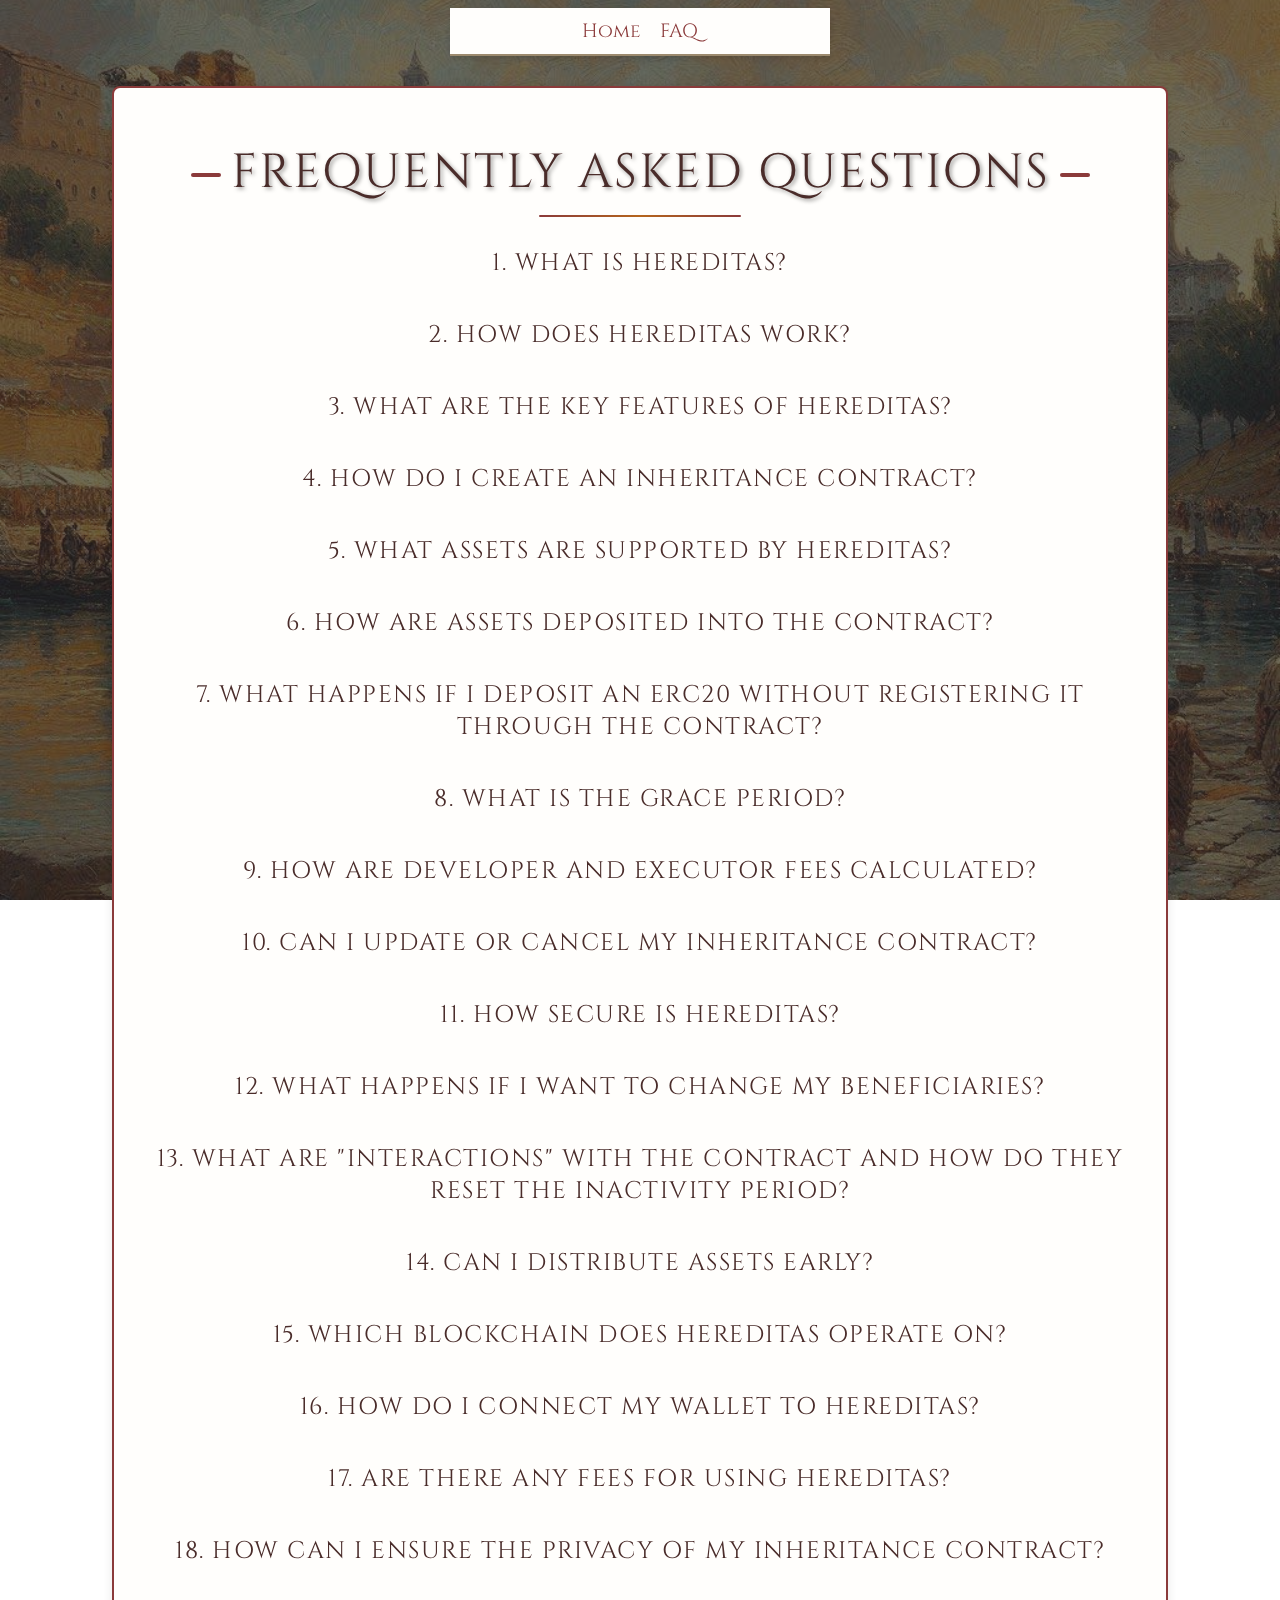
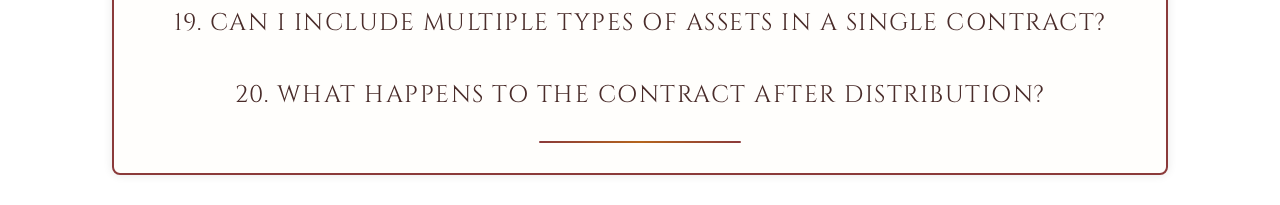
==== faq.html @ e7f72df7 "Create faq.html" ====
<!DOCTYPE html>
<html lang="en">
<head>
  <meta charset="UTF-8">
  <title>Hereditas Protocol FAQ</title>
  <link rel="stylesheet" href="styles.css">
  <meta name="viewport" content="width=device-width, initial-scale=1.0">
</head>
<body>

    <nav class="navbar">
        <a href="index.html" class="nav-link">Home</a>
        <a href="faq.html" class="nav-link">FAQ</a>
      </nav>
      
  <div class="container">
    <h1>Frequently Asked Questions</h1>
    
    <div class="divider"></div>
    
    <section class="faq-section">
      <h2 class="toggle-header">1. What is Hereditas?</h2>
      <div class="toggle-content">
        <p>Hereditas is a decentralized protocol designed to streamline and secure the process of digital asset inheritance on the blockchain. By leveraging smart contracts, Hereditas ensures that your digital assets, such as Ether (ETH) and ERC20 tokens, are distributed according to your wishes automatically upon predefined conditions, such as inactivity periods or specific triggers.</p>
      </div>
      
      <h2 class="toggle-header">2. How Does Hereditas Work?</h2>
      <div class="toggle-content">
        <p>Hereditas operates through <strong>Inheritance Contracts</strong>, which are smart contracts deployed on the blockchain. As the contract owner, you can:</p>
        <ul>
          <li><strong>Define Beneficiaries:</strong> Specify who will inherit your assets and their respective shares.</li>
          <li><strong>Set Inactivity and Grace Periods:</strong> Determine the duration of inactivity after which the inheritance process is initiated and an additional grace period during which only beneficiaries can act.</li>
          <li><strong>Deposit Assets:</strong> Transfer Ether (ETH) and ERC20 tokens into the contract to be distributed upon triggering conditions.</li>
          <li><strong>Manage Beneficiaries:</strong> Add or remove beneficiaries, with the contract automatically adjusting the shares of existing beneficiaries proportionally.</li>
          <li><strong>Distribute Assets:</strong> Upon meeting the conditions, assets are automatically distributed to beneficiaries, ensuring a transparent and tamper-proof process.</li>
        </ul>
      </div>
      
      <h2 class="toggle-header">3. What Are the Key Features of Hereditas?</h2>
      <div class="toggle-content">
        <ul>
          <li><strong>Automated Asset Distribution:</strong> Ensures timely and accurate distribution of digital assets without the need for intermediaries.</li>
          <li><strong>Customizable Conditions:</strong> Set specific inactivity periods and grace periods tailored to your needs.</li>
          <li><strong>Security:</strong> Utilizes OpenZeppelin’s ReentrancyGuard to protect against common smart contract vulnerabilities.</li>
          <li><strong>Flexibility:</strong> Supports both ETH and ERC20 tokens, allowing for a wide range of digital assets to be included.</li>
          <li><strong>Beneficiary Management:</strong> Easily add or remove beneficiaries, with automatic proportional adjustments to remaining beneficiaries' shares.</li>
          <li><strong>Developer Fee Structure:</strong> Incorporates a transparent fee system for developers involved in the asset distribution process.</li>
          <li><strong>Executor Fee:</strong> A 1% fee is applied at the point of asset distribution for executors who initiate the process after the grace period.</li>
        </ul>
      </div>
      
      <h2 class="toggle-header">4. How Do I Create an Inheritance Contract?</h2>
      <div class="toggle-content">
        <ol>
          <li><strong>Connect Your Wallet:</strong> Use a compatible Ethereum wallet (e.g., MetaMask) to connect to the Hereditas platform.</li>
          <li><strong>Fill Out the Form:</strong>
            <ul>
              <li><strong>Beneficiaries:</strong> Enter the addresses of your beneficiaries and allocate their respective shares.</li>
              <li><strong>Inactivity Period:</strong> Define the duration of inactivity after which the inheritance process begins.</li>
              <li><strong>Grace Period:</strong> Set an additional period during which only beneficiaries can initiate distribution.</li>
              <li><strong>Initial ETH Deposit (Optional):</strong> Specify an amount of ETH to be deposited into the contract initially.</li>
            </ul>
          </li>
          <li><strong>Submit the Contract:</strong> Confirm and deploy the contract. A developer fee will be deducted automatically from all ETH deposits.</li>
          <li><strong>Manage Your Contract:</strong> Once deployed, you can view, manage, and monitor your contract through the Hereditas dashboard.</li>
        </ol>
      </div>
      
      <h2 class="toggle-header">5. What Assets Are Supported by Hereditas?</h2>
      <div class="toggle-content">
        <p>Hereditas supports:</p>
        <ul>
          <li><strong>Ether (ETH):</strong> The native cryptocurrency of the Ethereum blockchain.</li>
          <li><strong>ERC20 Tokens:</strong> Any token compliant with the ERC20 standard, allowing for a diverse range of digital assets to be included in your inheritance contract.</li>
        </ul>
      </div>
      
      <h2 class="toggle-header">6. How Are Assets Deposited into the Contract?</h2>
      <div class="toggle-content">
        <p><strong>Ether (ETH):</strong> You can send ETH directly to the contract during creation or through subsequent deposits. <strong>All ETH deposits are charged a 0.1% developer fee.</strong></p>
        
        <p><strong>ERC20 Tokens:</strong></p>
        <ul>
          <li><strong>Initial Deposit:</strong> To enable asset distribution for a specific ERC20 token, you must deposit it <strong>through the contract at least once</strong>. This action allows the contract to distribute the asset to beneficiaries.</li>
          <li><strong>Subsequent Deposits:</strong> After the initial deposit, you can deposit ERC20 tokens <strong>directly to the contract’s address</strong> without incurring the developer fee. This method allows users to bypass the fee for future deposits of the same ERC20 token.</li>
        </ul>
      </div>
      
      <h2 class="toggle-header">7. What Happens If I Deposit an ERC20 Without Registering It Through the Contract?</h2>
      <div class="toggle-content">
        <p>If you deposit an ERC20 token directly to the contract’s address <strong>without registering it through the contract at least once</strong>, the assets <strong>will not be distributed</strong> to your beneficiaries. To ensure that your ERC20 tokens are eligible for distribution:</p>
        <ol>
          <li><strong>Register the Token:</strong>
            <p>Deposit the ERC20 token <strong>through the contract at least once</strong>. This action registers the token, enabling the contract to manage and distribute it to beneficiaries.</p>
          </li>
          <li><strong>Post-Registration Deposits:</strong>
            <p>After registering, you can deposit the same ERC20 token <strong>directly to the contract’s address</strong> in future transactions without paying the developer fee. These deposits will be eligible for distribution as registered assets.</p>
          </li>
        </ol>
        <p><strong>Note:</strong> If you accidentally deposit an ERC20 token directly without registering it first, you can still register the token by making a deposit through the contract afterward. Once registered, the previously deposited tokens can be distributed to beneficiaries.</p>
      </div>
      
      <h2 class="toggle-header">8. What Is the Grace Period?</h2>
      <div class="toggle-content">
        <p>The <strong>Grace Period</strong> is an additional timeframe following the inactivity period. During this period:</p>
        <ul>
          <li><strong>Beneficiaries:</strong> Only designated beneficiaries can initiate the distribution of assets.</li>
          <li><strong>Executors:</strong> After the grace period, executors (non-beneficiaries) can also trigger the distribution, subject to a <strong>1% executor fee</strong> deducted from all assets being distributed.</li>
        </ul>
      </div>
      
      <h2 class="toggle-header">9. How Are Developer and Executor Fees Calculated?</h2>
      <div class="toggle-content">
        <p>Hereditas incorporates a transparent fee structure:</p>
        <ul>
          <li><strong>Developer Fee:</strong> A <strong>0.1%</strong> fee is automatically deducted from <strong>all ETH deposits</strong> made through the contract. This fee supports the ongoing development and maintenance of the Hereditas protocol.</li>
          <li><strong>Executor Fee:</strong> A <strong>1%</strong> fee is applied at the point of asset distribution for executors who initiate the process after the grace period.</li>
        </ul>
        
        <p><strong>Additional Notes:</strong></p>
        <ul>
          <li><strong>ERC20 Deposits:</strong> The developer fee is only applicable during the <strong>initial deposit through the contract</strong> to register the ERC20 token. Subsequent direct deposits of the same ERC20 token to the contract’s address <strong>do not incur</strong> the developer fee.</li>
          <li><strong>Fee Transparency:</strong> All fees are automatically deducted during transactions, ensuring users are aware of the deductions without manual intervention.</li>
        </ul>
      </div>
      
      <h2 class="toggle-header">10. Can I Update or Cancel My Inheritance Contract?</h2>
      <div class="toggle-content">
        <p>Yes, as the contract owner, you have the authority to:</p>
        <ul>
          <li><strong>Add or Remove Beneficiaries:</strong> Modify the list of beneficiaries. When adding or removing beneficiaries, the contract automatically adjusts the shares of existing beneficiaries proportionally to maintain the total share distribution.</li>
          <li><strong>Update Periods:</strong> Change the inactivity and grace periods as needed.</li>
          <li><strong>Withdraw Assets:</strong> Before distribution, you can withdraw deposited assets from the contract.</li>
        </ul>
        <p><strong>Note:</strong> Once assets have been distributed (<code>isDistributed</code> flag is set to <code>TRUE</code>), certain actions, like modifying beneficiaries or withdrawing assets, are restricted to maintain the integrity of the distribution process.</p>
      </div>
      
      <h2 class="toggle-header">11. How Secure Is Hereditas?</h2>
      <div class="toggle-content">
        <p>Hereditas is built with security as a priority:</p>
        <ul>
          <li><strong>Smart Contract Audits:</strong> Utilizes well-audited OpenZeppelin contracts to prevent vulnerabilities.</li>
          <li><strong>Reentrancy Protection:</strong> Implements <code>ReentrancyGuard</code> to safeguard against reentrancy attacks.</li>
          <li><strong>Immutable Developer Address:</strong> Ensures that the developer fee recipient cannot be altered post-deployment.</li>
          <li><strong>Transparent Operations:</strong> All transactions and distributions are recorded on the blockchain, ensuring transparency and immutability.</li>
        </ul>
      </div>
      
      <h2 class="toggle-header">12. What Happens If I Want to Change My Beneficiaries?</h2>
      <div class="toggle-content">
        <p>While you <strong>cannot directly change</strong> the shares of existing beneficiaries, you can:</p>
        <ul>
          <li><strong>Add Beneficiaries:</strong> Introduce new beneficiaries and assign their shares. The contract will automatically adjust the shares of existing beneficiaries proportionally to accommodate the new allocation.</li>
          <li><strong>Remove Beneficiaries:</strong> Eliminate existing beneficiaries from the contract. The contract will automatically redistribute their shares proportionally among the remaining beneficiaries.</li>
        </ul>
        <p><strong>Note:</strong> The total shares must always sum up to 100% (10,000 basis points). The system ensures proportional adjustments to maintain this balance.</p>
      </div>
      
      <h2 class="toggle-header">13. What Are "Interactions" with the Contract and How Do They Reset the Inactivity Period?</h2>
      <div class="toggle-content">
        <p><strong>Interactions</strong> with the contract are any actions that indicate activity and reset the inactivity period. These interactions include:</p>
        <ul>
          <li><strong>Deposits:</strong> Adding ETH or ERC20 tokens to the contract.</li>
          <li><strong>Withdrawals:</strong> Removing ETH or ERC20 tokens from the contract.</li>
          <li><strong>Managing Beneficiaries:</strong> Adding or removing beneficiaries.</li>
          <li><strong>Heartbeat Function:</strong> Manually resetting the inactivity period without performing any other actions.</li>
        </ul>
        <p>Each of these interactions updates the <code>lastActiveTimestamp</code>, effectively resetting the inactivity period countdown. This mechanism ensures that the inheritance process is only initiated when there has been no activity for the specified inactivity period.</p>
        
        <p><strong>Examples of Interactions:</strong></p>
        <ol>
          <li><strong>Depositing ETH or ERC20 Tokens:</strong>
            <p>Every deposit transaction updates the <code>lastActiveTimestamp</code>, preventing the inheritance process from being triggered prematurely.</p>
          </li>
          <li><strong>Withdrawing Assets:</strong>
            <p>When the owner withdraws assets from the contract, it signifies active management, thereby resetting the inactivity timer.</p>
          </li>
          <li><strong>Adding or Removing Beneficiaries:</strong>
            <p>Modifying the list of beneficiaries indicates that the contract owner is actively managing the inheritance plan, resetting the inactivity period.</p>
          </li>
          <li><strong>Heartbeat Function:</strong>
            <p>If available, this function allows the owner to reset the inactivity period without making any other changes, ensuring the inheritance process remains inactive.</p>
          </li>
        </ol>
        
        <p><strong>Importance of Interactions:</strong></p>
        <p>Regular interactions prevent the unintended initiation of the inheritance process by signaling ongoing management and activity by the contract owner.</p>
      </div>
      
      <h2 class="toggle-header">14. Can I Distribute Assets Early?</h2>
      <div class="toggle-content">
        <p>No, assets can only be distributed after the defined inactivity and grace periods have been met. This ensures that the inheritance process is only triggered under the specified conditions, maintaining the contract’s integrity.</p>
      </div>
      
      <h2 class="toggle-header">15. Which Blockchain Does Hereditas Operate On?</h2>
      <div class="toggle-content">
        <p>Hereditas is deployed on the <strong>Ethereum</strong> blockchain, leveraging its robust infrastructure and widespread adoption to ensure reliability and security.</p>
      </div>
      
      <h2 class="toggle-header">16. How Do I Connect My Wallet to Hereditas?</h2>
      <div class="toggle-content">
        <ol>
          <li><strong>Install a Compatible Wallet:</strong> Use wallets like <a href="https://metamask.io/" class="address-link">MetaMask</a> or <a href="https://walletconnect.com/" class="address-link">WalletConnect</a>.</li>
          <li><strong>Navigate to Hereditas:</strong> Visit the Hereditas platform through your web browser.</li>
          <li><strong>Click "Connect Wallet":</strong> Initiate the connection process.</li>
          <li><strong>Authorize Connection:</strong> Follow the prompts in your wallet to grant Hereditas access.</li>
          <li><strong>Start Managing Contracts:</strong> Once connected, you can create, view, and manage your inheritance contracts.</li>
        </ol>
      </div>
      
      <h2 class="toggle-header">17. Are There Any Fees for Using Hereditas?</h2>
      <div class="toggle-content">
        <p>Yes, Hereditas incorporates a transparent fee structure:</p>
        <ul>
          <li><strong>Developer Fees:</strong> A small percentage (<strong>0.1%</strong>) of <strong>all ETH deposits</strong> is allocated to the developer upon depositing assets through the contract.</li>
          <li><strong>Executor Fees:</strong> Executors (non-beneficiaries who trigger distribution) incur a <strong>1%</strong> fee at the point of asset distribution.</li>
        </ul>
        
        <p><strong>Additional Notes:</strong></p>
        <ul>
          <li><strong>ERC20 Deposits:</strong> The developer fee is only applicable during the <strong>initial deposit through the contract</strong> to enable asset distribution. Subsequent direct deposits of the same ERC20 token to the contract’s address <strong>do not incur</strong> the developer fee.</li>
          <li><strong>Fee Transparency:</strong> All fees are automatically deducted during transactions, ensuring users are aware of the deductions without manual intervention.</li>
        </ul>
      </div>
      
      <h2 class="toggle-header">18. How Can I Ensure the Privacy of My Inheritance Contract?</h2>
      <div class="toggle-content">
        <p>While Hereditas operates on a public blockchain, you can take the following steps to enhance privacy:</p>
        <ul>
          <li><strong>Use a Dedicated Wallet:</strong> Create a separate wallet specifically for your inheritance contracts.</li>
          <li><strong>Manage Access:</strong> Only share your contract details with trusted beneficiaries.</li>
          <li><strong>Avoid Sharing Sensitive Information:</strong> Do not include personally identifiable information within the contract parameters.</li>
        </ul>
        <p><strong>Note:</strong> Blockchain transactions are inherently transparent, so exercise caution when handling sensitive data.</p>
      </div>
      
      <h2 class="toggle-header">19. Can I Include Multiple Types of Assets in a Single Contract?</h2>
      <div class="toggle-content">
        <p>Yes, you can include both Ether (ETH) and multiple ERC20 tokens within a single inheritance contract. This allows for diversified asset distribution according to your preferences.</p>
      </div>
      
      <h2 class="toggle-header">20. What Happens to the Contract After Distribution?</h2>
      <div class="toggle-content">
        <p>Once assets are distributed:</p>
        <ul>
          <li><strong><code>isDistributed</code> Flag:</strong> Set to <code>TRUE</code>, preventing any further distributions.</li>
          <li><strong>Immutable State:</strong> The contract remains on the blockchain, serving as a historical record of the distribution.</li>
          <li><strong>Contract Management:</strong> Certain actions, like modifying beneficiaries or withdrawing assets, are restricted post-distribution to maintain the contract's integrity.</li>
        </ul>
      </div>
    </section>
    
    <div class="divider"></div>
  </div>
  
  <!-- Include any necessary JavaScript for collapsible sections -->
  <script src="faq.js"></script>
</body>
</html>
---- styles.css ----
/* hereditaris-frontend/styles.css */

@import url('https://fonts.googleapis.com/css2?family=Cinzel:wght@400;700&display=swap');

:root {
    --primary-color: #8b3a3a;
    --secondary-color: #b5651d;
    --accent-color: #4caf50;
    --text-color: #2b2b2b;
    --background-color: #f4f0e6;
    --container-bg: #fffefc;
    --border-color: #9c8a6e;
    --shadow-color: rgba(0,0,0,0.1);
    --light-maroon: #5a3e3c;
    --deep-maroon: #4a2c2a;
    --warm-brown: #a58a6b;
    --rich-red: #a52a2a;
    --warm-brown-status: #8b5e3c;
    --warm-bronze: #b5651d;
    --very-light-burgundy: rgba(139, 58, 58, 0.1);
}

body::before {
    content: '';
    position: fixed;
    top: 0;
    left: 0;
    width: 100%;
    height: 100%;
    background-image: url('../ROMEIMG.jpg');
    background-size: cover;
    background-repeat: no-repeat;
    background-position: center center;
    opacity: 0.8;
    z-index: -1;
    pointer-events: none;
}

body::after {
    content: '';
    position: fixed;
    top: 0;
    left: 0;
    width: 100%;
    height: 100%;
    background-color: rgba(10, 7, 7, 0.582);
    z-index: -1;
    pointer-events: none;
}

.divider {
    width: 20%;
    height: 2px;
    background-color: var(--primary-color);
    margin: 10px auto;
    border-radius: 3px;
    position: relative;
    overflow: hidden;
}

.divider::before {
    content: '';
    position: absolute;
    width: 100%;
    height: 100%;
    background: linear-gradient(90deg, transparent, var(--secondary-color), transparent);
    animation: slide 2s infinite;
}

@keyframes slide {
    0% { transform: translateX(-100%); }
    50% { transform: translateX(100%); }
    100% { transform: translateX(-100%); }
}

.container {
    width: 80%;
    max-width: 1200px;
    margin: auto;
    padding: 20px;
    background-color: #fffefc;
    border: 2px solid #8b3a3a;
    box-shadow: 0 0 10px rgba(0,0,0,0.1);
    border-radius: 8px;
    margin-top: 30px;
    margin-bottom: 30px;
}

.toggle-header {
    text-align: center;
    cursor: pointer;
    user-select: none;
    position: relative;
    padding: 10px 0;
    font-family: 'Cinzel', serif; /* Ensures 'Cinzel' font is applied */

}

.toggle-header:hover {
    color: #007BFF;
}

.toggle-icon {
    transition: transform 0.3s ease;
}

.collapsed .toggle-icon {
    transform: rotate(-90deg);
}

.toggle-content {
    display: none;
    margin-top: 10px;
}

.active .toggle-content {
    display: block;
}

h1 {
    text-align: center;
    font-family: 'Cinzel', serif;
    color: #4a2c2a;
    margin-bottom: 0px;
    font-size: 3em;
    font-weight: 200;
    letter-spacing: 2px;
    text-transform: uppercase;
    position: relative;
    text-shadow: 2px 2px 4px rgba(0, 0, 0, 0.397);
}

h1::before,
h1::after {
    content: '';
    display: inline-block;
    width: 30px;
    height: 4px;
    background-color: #8b3a3a;
    margin: 0 10px;
    vertical-align: middle;
    border-radius: 2px;
}

h2 {
    font-family: 'Cinzel', serif;
    color: #4a2c2a;
    margin-bottom: 20px;
    font-size: 1.5em;
    font-weight: 200;
    letter-spacing: 1.5px;
    text-transform: uppercase;
}

h5 {
    margin-top: 0;
    text-align: center;
    font-family: 'Cinzel', serif;
    color: #4a2c2a;
    margin-bottom: 3px;
    font-size: 0.75em;
    font-weight: 100;
    letter-spacing: 1px;
    text-transform: uppercase;
    position: relative;
    text-shadow: 2px 2px 4px rgba(0, 0, 0, 0.397);
}

label {
    display: block;
    margin-bottom: 5px;
    font-weight: bold;
    color: #5a3e3c;
}

input[type="text"],
input[type="number"],
textarea,
select {
    width: 100%;
    padding: 10px 12px;
    margin-bottom: 15px;
    border: 1px solid #bfa58a;
    border-radius: 4px;
    background-color: #fffaf0;
    color: #2b2b2b;
    font-family: 'Cinzel', serif;
    font-size: 16px;
    box-sizing: border-box;
}

input[type="text"]:focus,
input[type="number"]:focus,
textarea:focus,
select:focus {
    border-color: #a58a6b;
    outline: none;
    box-shadow: 0 0 5px rgba(165, 138, 107, 0.5);
}

button {
    padding: 10px 20px;
    background-color: #8b3a3a;
    border: none;
    color: #fff;
    border-radius: 4px;
    cursor: pointer;
    font-family: 'Cinzel', serif;
    font-size: 16px;
    transition: background-color 0.3s ease;
}

button:hover {
    background-color: #6f2a2a;
}

.input-button-group {
    display: flex;
    align-items: stretch;
    margin-bottom: 15px;
}

.input-button-group input,
.input-button-group button {
    margin: 0;
    font-size: 16px;
    line-height: 1;
    box-sizing: border-box;
    height: 50px;
}

.input-button-group input {
    flex: 1;
    padding: 0 12px;
    border: 1px solid #bfa58a;
    border-right: none;
    border-radius: 4px 0 0 4px;
    background-color: #fffaf0;
}

.input-button-group button {
    padding: 0 20px;
    background-color: #8b3a3a;
    border: 1px solid #8b3a3a;
    border-radius: 0 4px 4px 0;
    color: #fff;
    transition: background-color 0.3s ease, border-color 0.3s ease;
}

.input-button-group button:hover {
    background-color: #6f2a2a;
    border-color: #6f2a2a;
}

.contract-card {
    background-color: #fffdf7;
    padding: 20px;
    border: 1px solid #d4c0a1;
    border-radius: 6px;
    margin-bottom: 15px;
    box-shadow: 0 2px 5px rgba(0,0,0,0.05);
}

.contract-header {
    cursor: pointer;
    background-color: #f0e9d5;
    padding: 12px;
    border-radius: 4px;
    margin-bottom: 10px;
}

.contract-header p {
    margin: 0;
    font-weight: bold;
    color: #4a2c2a;
}

.contract-header .toggle-icon {
    float: right;
    font-size: 16px;
    color: #4a2c2a;
}

.section-header {
    background-color: #f0e9d5;
    padding: 12px;
    border-radius: 4px;
    margin-bottom: 5px;
    cursor: pointer;
}

.section-header p {
    margin: 0;
    font-weight: bold;
    font-family: 'Cinzel', serif;
    color: #4a2c2a;
}

.section-header .toggle-icon {
    float: right;
    font-size: 16px;
    color: #4a2c2a;
}

.section-content {
    padding: 12px;
    border: 1px solid #d4c0a1;
    border-top: none;
    border-radius: 0 0 4px 4px;
    background-color: #fffaf0;
}

.status-message {
    margin-top: 10px;
    font-style: italic;
    color: #8b5e3c;
}

.remove-beneficiary-button {
    background-color: transparent;
    border: none;
    color: #a52a2a;
    cursor: pointer;
    font-size: 16px;
    margin-left: 10px;
    transition: color 0.3s ease;
}

.remove-beneficiary-button:hover {
    color: #7a1c1c;
}

.heartbeat-button {
    padding: 10px 20px;
    background-color: #4caf50;
    border: none;
    color: #fff;
    border-radius: 4px;
    cursor: pointer;
    font-size: 16px;
    transition: background-color 0.3s ease;
}

.heartbeat-button:hover {
    background-color: #388e3c;
}

.beneficiary-group {
    display: flex;
    gap: 10px;
    margin-bottom: 10px;
}

.beneficiary-group input {
    padding: 10px 12px;
    font-family: 'Cinzel', serif;
    color: #2b2b2b;
    border: 1px solid #bfa58a;
    border-radius: 4px;
    box-sizing: border-box;
    font-size: 16px;
    background-color: #fffaf0;
}

.beneficiary-address {
    flex: 2;
}

.beneficiary-share {
    flex: 1;
}

.period-group {
    margin-bottom: 15px;
}

.period-input-group {
    display: flex;
    gap: 10px;
    align-items: center;
}

.period-input-group input[type="number"],
.period-input-group select {
    flex: 1;
    padding: 10px 12px;
    font-family: 'Cinzel', serif;
    border: 1px solid #bfa58a;
    border-radius: 4px;
    box-sizing: border-box;
    font-size: 16px;
    background-color: #fffaf0;
}

.contract-details {
    padding: 12px 0;
}

.section-content form {
    margin-bottom: 10px;
}

p {
    margin: 5px 0;
    color: #2b2b2b;
    font-family: 'Cinzel', serif;
}

ul {
    list-style-type: disc;
    padding-left: 20px;
    color: #2b2b2b;
    font-family: 'Cinzel', serif;
}

ul li {
    margin-bottom: 5px;
}

.error {
    color: #a52a2a;
}

.success {
    color: #4caf50;
}

.address-link {
    color: #b5651d;
    text-decoration: none;
}

.address-link:hover {
    text-decoration: underline;
}

ul li:hover {
    background-color: rgba(139, 58, 58, 0.1);
}

table {
    width: 100%;
    border-collapse: collapse;
    margin-bottom: 15px;
}

th, td {
    padding: 10px 12px;
    border: 1px solid #d4c0a1;
    text-align: left;
    font-family: 'Cinzel', serif;
    color: #2b2b2b;
    background-color: #fffaf0;
}

@media (max-width: 768px) {
    .container {
        width: 95%;
    }

    .input-button-group {
        flex-direction: column;
        align-items: stretch;
    }

    .input-button-group input,
    .input-button-group button {
        width: 100%;
        border-radius: 4px;
        margin-bottom: 10px;
    }

    .input-button-group input {
        border-right: 1px solid #bfa58a;
    }

    .beneficiary-group {
        flex-direction: column;
    }

    .beneficiary-address,
    .beneficiary-share {
        width: 100%;
    }

    .period-input-group {
        flex-direction: column;
    }

    .period-input-group input[type="number"],
    .period-input-group select {
        width: 100%;
    }
}

.token-link {
    color: inherit;
    text-decoration: none;
}

.token-link:hover {
    text-decoration: underline;
    cursor: pointer;
}

.distribute-inheritance-section {
    margin-top: 20px;
}

.distribute-inheritance-section .countdown-timer {
    font-weight: bold;
    margin-bottom: 10px;
    color: #8b5e3c;
}

.distribute-inheritance-section .distribute-button {
    padding: 10px 20px;
    background-color: #4caf50;
    border: none;
    color: #fff;
    border-radius: 4px;
    cursor: pointer;
    font-size: 16px;
    transition: background-color 0.3s ease;
}

.distribute-inheritance-section .distribute-button:hover:enabled {
    background-color: #388e3c;
}

.distribute-inheritance-section .distribute-button:disabled {
    background-color: #a5d6a7;
    cursor: not-allowed;
}

.remove-beneficiary-button {
    position: relative;
    cursor: pointer;
    border: none;
    background: none;
    color: var(--rich-red, red);
    padding: 5px;
    font-size: 16px;
}

.remove-beneficiary-button::after {
    content: "Remove a beneficiary";
    position: absolute;
    bottom: 125%;
    left: 50%;
    transform: translateX(-50%);
    background-color: rgba(0, 0, 0, 0.75);
    color: #fff;
    padding: 5px 8px;
    border-radius: 4px;
    white-space: nowrap;
    font-size: 12px;
    opacity: 0;
    visibility: hidden;
    transition: opacity 0.3s ease, visibility 0.3s ease;
    z-index: 10;
}

.remove-beneficiary-button::before {
    content: "";
    position: absolute;
    bottom: 115%;
    left: 50%;
    transform: translateX(-50%);
    border-width: 5px;
    border-style: solid;
    border-color: rgba(0, 0, 0, 0.75) transparent transparent transparent;
    opacity: 0;
    visibility: hidden;
    transition: opacity 0.3s ease, visibility 0.3s ease;
    z-index: 10;
}

.tooltip {
    position: relative;
    cursor: pointer;
    color: var(--primary-color);
    border-bottom: 1px dotted var(--primary-color);
    font-weight: bold;
}

.tooltip::after {
    content: attr(data-tooltip);
    position: absolute;
    bottom: 125%;
    left: 50%;
    transform: translateX(-50%);
    background-color: rgba(43, 43, 43, 0.9);
    color: #fff;
    padding: 8px;
    border-radius: 6px;
    width: 220px;
    text-align: left;
    font-size: 14px;
    box-shadow: 0px 0px 10px rgba(0, 0, 0, 0.3);
    visibility: hidden;
    opacity: 0;
    transition: opacity 0.3s ease, visibility 0.3s ease;
    z-index: 1000;
}

.tooltip::before {
    content: "";
    position: absolute;
    top: 100%;
    left: 50%;
    transform: translateX(-50%);
    border-width: 5px;
    border-style: solid;
    border-color: rgba(43, 43, 43, 0.9) transparent transparent transparent;
    visibility: hidden;
    opacity: 0;
    transition: opacity 0.3s ease, visibility 0.3s ease;
    z-index: 1000;
}

.tooltip:hover::after,
.tooltip:hover::before,
.tooltip:focus::after,
.tooltip:focus::before {
    visibility: visible;
    opacity: 1;
}

.tooltip:focus {
    outline: 2px dashed var(--secondary-color);
}

.remove-beneficiary-button:hover::after,
.remove-beneficiary-button:hover::before {
    opacity: 1;
    visibility: visible;
}

/* Apply 'Cinzel' font to ordered lists */
ol {
    list-style-type: decimal;
    padding-left: 20px;
    color: #2b2b2b;
    font-family: 'Cinzel', serif;
}

ol li {
    margin-bottom: 5px;
    font-family: 'Cinzel', serif; /* Ensure list items inherit the font */
}

/* Navbar Styles */
.navbar {
    width: 30%;
    margin: 0 auto;
    background-color: var(--container-bg);
    border-bottom: 2px solid var(--border-color);
    padding: 10px 0;
    display: flex;
    justify-content: center;
    align-items: center; /* Vertically centers the items */
    gap: 20px;
    position: sticky;
    top: 0;
    z-index: 1000;
    box-shadow: 0 2px 4px var(--shadow-color);
}


.nav-link {
    font-family: 'Cinzel', serif;
    font-size: 1.2em;
    color: var(--primary-color);
    text-decoration: none;
    transition: color 0.3s ease;
}

.nav-link:hover {
    color: var(--secondary-color);
}

/* Responsive Navbar */
@media (max-width: 768px) {
    .navbar {
        flex-direction: column;
        align-items: center;
        gap: 10px;
    }

    .nav-link {
        font-size: 1em;
    }
}
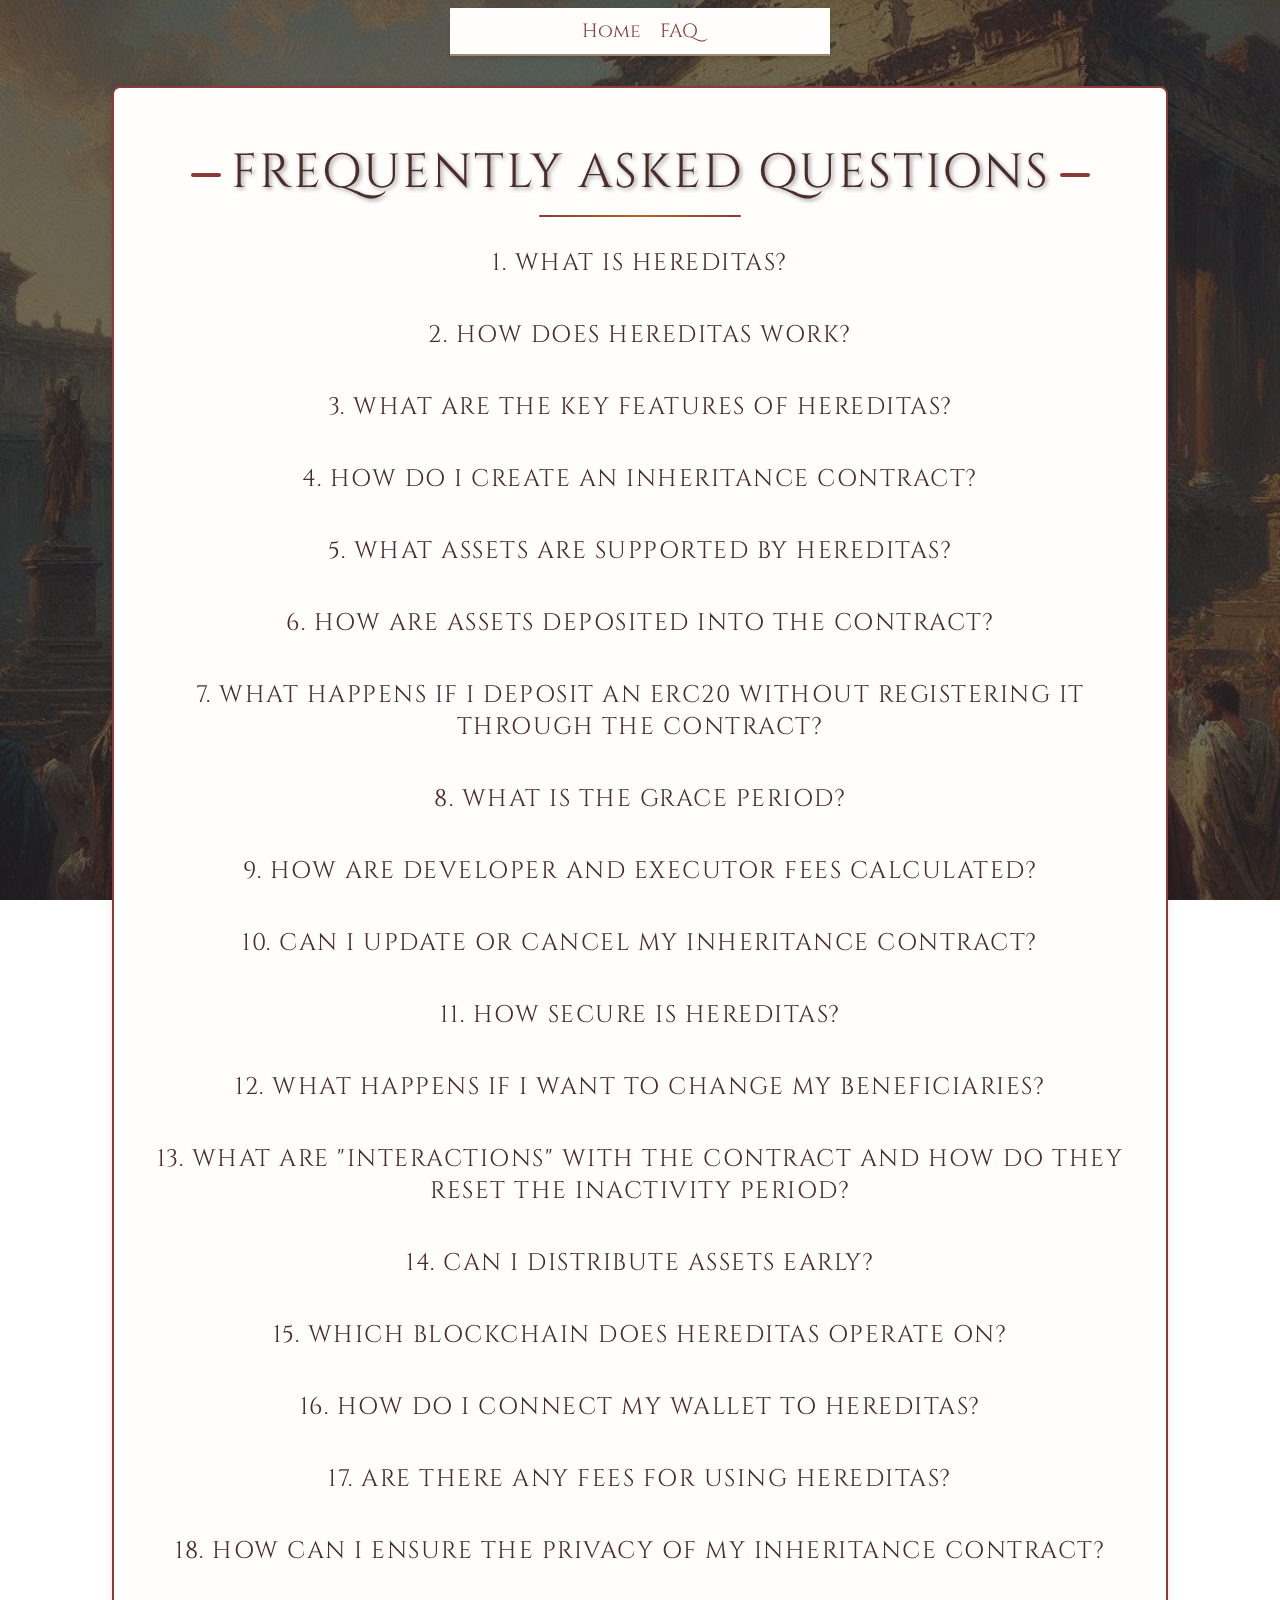
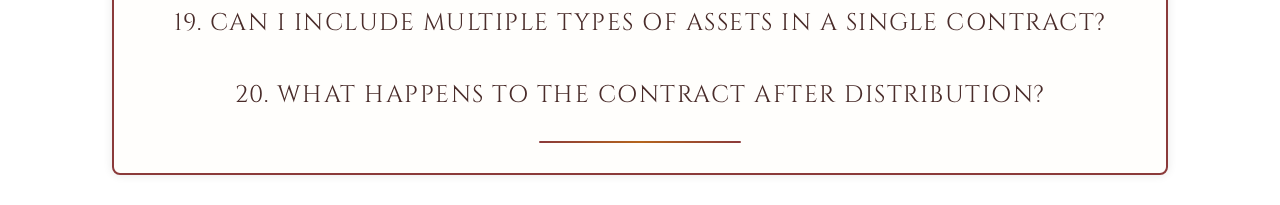
==== commit d9e2a6ba: "Update faq.html" ====
--- a/faq.html
+++ b/faq.html
@@ -21,7 +21,7 @@
     <section class="faq-section">
       <h2 class="toggle-header">1. What is Hereditas?</h2>
       <div class="toggle-content">
-        <p>Hereditas is a decentralized protocol designed to streamline and secure the process of digital asset inheritance on the blockchain. By leveraging smart contracts, Hereditas ensures that your digital assets, such as Ether (ETH) and ERC20 tokens, are distributed according to your wishes automatically upon predefined conditions, such as inactivity periods or specific triggers.</p>
+        <p>Hereditas is a decentralized protocol designed to streamline and secure the process of digital asset inheritance on the blockchain. By leveraging smart contracts, Hereditas ensures that your digital assets, such as Ether (ETH) and ERC20 tokens, are distributed according to your wishes upon predefined conditions.</p>
       </div>
       
       <h2 class="toggle-header">2. How Does Hereditas Work?</h2>
@@ -32,7 +32,7 @@
           <li><strong>Set Inactivity and Grace Periods:</strong> Determine the duration of inactivity after which the inheritance process is initiated and an additional grace period during which only beneficiaries can act.</li>
           <li><strong>Deposit Assets:</strong> Transfer Ether (ETH) and ERC20 tokens into the contract to be distributed upon triggering conditions.</li>
           <li><strong>Manage Beneficiaries:</strong> Add or remove beneficiaries, with the contract automatically adjusting the shares of existing beneficiaries proportionally.</li>
-          <li><strong>Distribute Assets:</strong> Upon meeting the conditions, assets are automatically distributed to beneficiaries, ensuring a transparent and tamper-proof process.</li>
+          <li><strong>Distribute Assets:</strong> Upon meeting the conditions, assets can be distributed to beneficiaries, ensuring a transparent and tamper-proof process.</li>
         </ul>
       </div>
       
@@ -179,7 +179,7 @@
             <p>Modifying the list of beneficiaries indicates that the contract owner is actively managing the inheritance plan, resetting the inactivity period.</p>
           </li>
           <li><strong>Heartbeat Function:</strong>
-            <p>If available, this function allows the owner to reset the inactivity period without making any other changes, ensuring the inheritance process remains inactive.</p>
+            <p>This function allows the owner to reset the inactivity period without making any other changes, ensuring the inheritance process remains inactive.</p>
           </li>
         </ol>
         
@@ -194,7 +194,10 @@
       
       <h2 class="toggle-header">15. Which Blockchain Does Hereditas Operate On?</h2>
       <div class="toggle-content">
-        <p>Hereditas is deployed on the <strong>Ethereum</strong> blockchain, leveraging its robust infrastructure and widespread adoption to ensure reliability and security.</p>
+        <p>Hereditas is deployed on the <strong>Ethereum</strong> blockchain and the <strong>Base L2</strong>, leveraging its robust infrastructure and widespread adoption to ensure reliability and security.</p>
+        <p>The deployed contract addresses are below:</p>
+        <p><strong>Ethereum Mainnet:</strong> 0xB30e7E3ae76c3d6Be2D70ABA661cd154B61e0f39</p>
+        <p><strong>Base L2:</strong> 0x5F3425B4aC63c80643D91Bf4a93771acdBE1F25C</p>
       </div>
       
       <h2 class="toggle-header">16. How Do I Connect My Wallet to Hereditas?</h2>
--- a/styles.css
+++ b/styles.css
@@ -19,6 +19,29 @@
     --warm-bronze: #b5651d;
     --very-light-burgundy: rgba(139, 58, 58, 0.1);
 }
+/* Warning Message Styles */
+.warning-message {
+    display: none;
+    color: red;
+}
+
+.warning-message.show {
+    display: block;
+}
+
+/* Style for all disabled buttons */
+button:disabled {
+    opacity: 0.5; /* Makes the button appear faded */
+    cursor: not-allowed; /* Changes the cursor to indicate it's not clickable */
+}
+
+/* Optional: If you want to target only the 'Create Contract' button */
+#create-contract-button:disabled {
+    opacity: 0.5;
+    cursor: not-allowed;
+}
+
+
 
 body::before {
     content: '';
